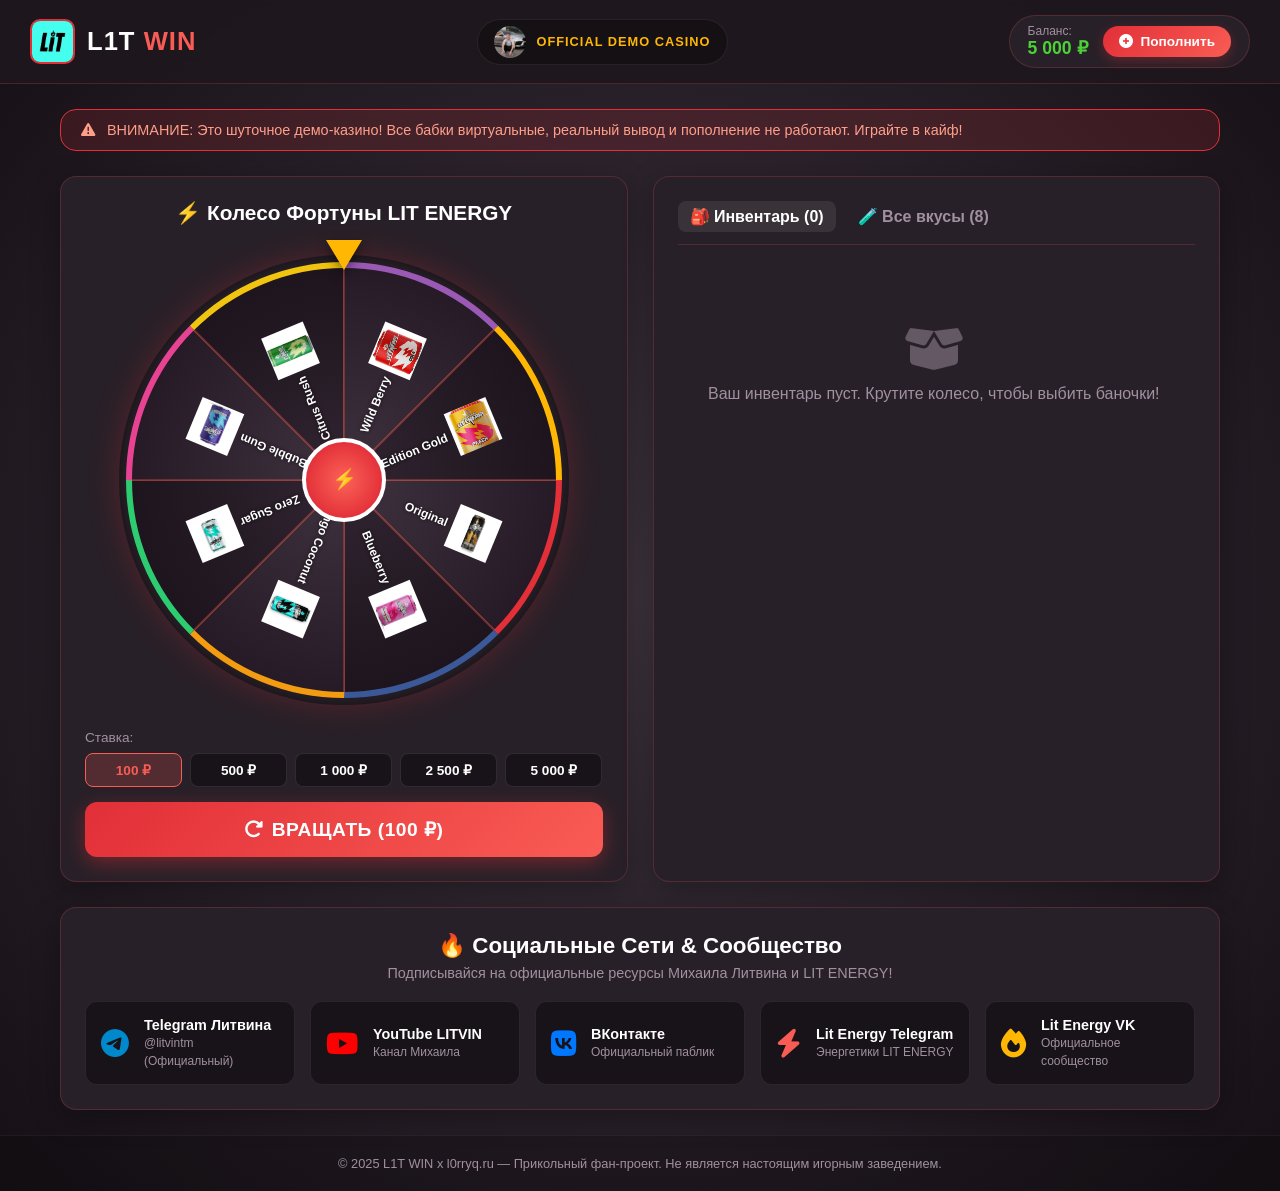
==== l1t.win/index.html @ d29e3c0f "Add website l0rryq.ru with Telegram widget and l1t.win demo casino Co-authored-by: l0rryQ <122464057" ====
<!DOCTYPE html>
<html lang="ru">
<head>
    <meta charset="UTF-8">
    <meta name="viewport" content="width=device-width, initial-scale=1.0">
    <title>L1T WIN — Казино Lit Energy</title>
    <link rel="icon" type="image/jpeg" href="assets/lit_energy_logo.jpg">
    <link rel="stylesheet" href="style.css">
    <link rel="stylesheet" href="https://cdnjs.cloudflare.com/ajax/libs/font-awesome/6.4.0/css/all.min.css">
</head>
<body>
    <!-- Navigation Header -->
    <header class="header">
        <div class="logo-container">
            <img src="assets/lit_energy_logo.jpg" alt="Lit Energy Logo" class="logo-img">
            <span class="logo-title">L1T <span class="highlight">WIN</span></span>
        </div>

        <div class="header-center-media">
            <img src="assets/litvin_proto.jpg" alt="Литвин" class="litvin-avatar">
            <span class="litvin-tag">OFFICIAL DEMO CASINO</span>
        </div>

        <div class="balance-card">
            <div class="balance-info">
                <span class="balance-label">Баланс:</span>
                <span class="balance-amount" id="balanceDisplay">5 000 ₽</span>
            </div>
            <button class="btn btn-deposit" id="openDepositBtn">
                <i class="fa-solid fa-plus-circle"></i> Пополнить
            </button>
        </div>
    </header>

    <!-- Main Content Container -->
    <main class="main-container">
        <!-- Disclaimer Banner -->
        <div class="disclaimer-banner">
            <i class="fa-solid fa-triangle-exclamation"></i>
            <span>ВНИМАНИЕ: Это шуточное демо-казино! Все бабки виртуальные, реальный вывод и пополнение не работают. Играйте в кайф!</span>
        </div>

        <div class="casino-grid">
            <!-- Left Panel: Wheel of Fortune -->
            <section class="wheel-section card">
                <h2 class="section-title">⚡ Колесо Фортуны LIT ENERGY</h2>

                <div class="wheel-wrapper">
                    <div class="pointer"></div>
                    <canvas id="wheelCanvas" width="450" height="450"></canvas>
                </div>

                <div class="controls-container">
                    <div class="bet-selector">
                        <label>Ставка:</label>
                        <div class="bet-buttons">
                            <button class="bet-btn active" data-bet="100">100 ₽</button>
                            <button class="bet-btn" data-bet="500">500 ₽</button>
                            <button class="bet-btn" data-bet="1000">1 000 ₽</button>
                            <button class="bet-btn" data-bet="2500">2 500 ₽</button>
                            <button class="bet-btn" data-bet="5000">5 000 ₽</button>
                        </div>
                    </div>

                    <button class="btn btn-spin" id="spinBtn">
                        <i class="fa-solid fa-rotate-right"></i> ВРАЩАТЬ (100 ₽)
                    </button>
                </div>
            </section>

            <!-- Right Panel: Inventory & Flavors List -->
            <section class="inventory-section card">
                <div class="tabs">
                    <button class="tab-btn active" id="tabInventoryBtn">🎒 Инвентарь (<span id="inventoryCount">0</span>)</button>
                    <button class="tab-btn" id="tabFlavorsBtn">🧪 Все вкусы (8)</button>
                </div>

                <div class="tab-content" id="inventoryTab">
                    <div class="inventory-grid" id="inventoryGrid">
                        <div class="empty-inventory">
                            <i class="fa-solid fa-box-open"></i>
                            <p>Ваш инвентарь пуст. Крутите колесо, чтобы выбить баночки!</p>
                        </div>
                    </div>
                </div>

                <div class="tab-content hidden" id="flavorsTab">
                    <div class="flavors-list" id="flavorsList"></div>
                </div>
            </section>
        </div>

        <!-- Social Media Section -->
        <section class="socials-section card">
            <h2>🔥 Социальные Сети & Сообщество</h2>
            <p>Подписывайся на официальные ресурсы Михаила Литвина и LIT ENERGY!</p>

            <div class="socials-grid">
                <a href="https://t.me/litvintm" target="_blank" rel="noopener noreferrer" class="social-card telegram">
                    <i class="fa-brands fa-telegram"></i>
                    <div>
                        <strong>Telegram Литвина</strong>
                        <span>@litvintm (Официальный)</span>
                    </div>
                </a>

                <a href="https://www.youtube.com/@LITVIN" target="_blank" rel="noopener noreferrer" class="social-card youtube">
                    <i class="fa-brands fa-youtube"></i>
                    <div>
                        <strong>YouTube LITVIN</strong>
                        <span>Канал Михаила</span>
                    </div>
                </a>

                <a href="https://vk.com/litvin_mishka" target="_blank" rel="noopener noreferrer" class="social-card vk">
                    <i class="fa-brands fa-vk"></i>
                    <div>
                        <strong>ВКонтакте</strong>
                        <span>Официальный паблик</span>
                    </div>
                </a>

                <a href="https://t.me/litenergy" target="_blank" rel="noopener noreferrer" class="social-card lit-tg">
                    <i class="fa-solid fa-bolt"></i>
                    <div>
                        <strong>Lit Energy Telegram</strong>
                        <span>Энергетики LIT ENERGY</span>
                    </div>
                </a>

                <a href="https://vk.com/litenergy" target="_blank" rel="noopener noreferrer" class="social-card lit-vk">
                    <i class="fa-solid fa-fire"></i>
                    <div>
                        <strong>Lit Energy VK</strong>
                        <span>Официальное сообщество</span>
                    </div>
                </a>
            </div>
        </section>
    </main>

    <!-- Deposit Modal (Fake Payment) -->
    <div class="modal-overlay hidden" id="depositModal">
        <div class="modal-card">
            <button class="modal-close" id="closeDepositBtn">&times;</button>
            <div class="modal-header">
                <i class="fa-solid fa-credit-card"></i>
                <h3>Пополнение счета (Virtual)</h3>
            </div>
            <p class="modal-subtitle">Введите любые тестовые данные для пополнения вашего виртуального баланса.</p>

            <form id="depositForm" onsubmit="return false;">
                <div class="form-group">
                    <label>Номер карты</label>
                    <input type="text" placeholder="2202 0000 0000 0000" maxlength="19" id="cardNumberInput" required>
                </div>
                <div class="form-row">
                    <div class="form-group">
                        <label>Срок действия</label>
                        <input type="text" placeholder="12/28" maxlength="5" id="cardExpInput" required>
                    </div>
                    <div class="form-group">
                        <label>CVC / CWW</label>
                        <input type="password" placeholder="777" maxlength="3" id="cardCvcInput" required>
                    </div>
                </div>
                <div class="form-group">
                    <label>Сумма пополнения (₽)</label>
                    <input type="number" value="5000" min="100" max="1000000" id="depositAmountInput" required>
                </div>
                <button type="submit" class="btn btn-deposit-submit" id="submitDepositBtn">
                    💳 Оплатить виртуально
                </button>
            </form>
        </div>
    </div>

    <!-- Win Result Modal -->
    <div class="modal-overlay hidden" id="winModal">
        <div class="modal-card win-modal">
            <button class="modal-close" id="closeWinBtn">&times;</button>
            <div class="win-sparkles">⚡ ⚡ ⚡</div>
            <h2 class="win-title">ПОЗДРАВЛЯЕМ!</h2>
            <p class="win-subtitle">Вы выбили новую баночку LIT ENERGY!</p>

            <div class="win-item-container">
                <div class="win-rarity-badge" id="winRarityBadge">ОБЫЧНЫЙ</div>
                <img id="winItemImg" src="" alt="Won Flavor" class="win-item-img">
                <h3 id="winItemTitle" class="win-item-title">Lit Energy Classic</h3>
                <p id="winItemDesc" class="win-item-desc">Классический бодрящий вкус энергия Литвина!</p>
            </div>

            <button class="btn btn-spin" id="claimWinBtn">Забрать в инвентарь</button>
        </div>
    </div>

    <!-- Footer -->
    <footer class="footer">
        <p>&copy; 2025 L1T WIN x l0rryq.ru — Прикольный фан-проект. Не является настоящим игорным заведением.</p>
    </footer>

    <script src="script.js"></script>
</body>
</html>
---- l1t.win/style.css ----
:root {
    --bg-dark: #1e181e;
    --bg-card: #282028;
    --bg-input: #181318;
    --accent-red: #e22f38;
    --accent-orange: #f95c54;
    --accent-gold: #ffb703;
    --text-light: #ffffff;
    --text-muted: #a090a0;
    --border-color: rgba(249, 92, 84, 0.2);
    --radius: 16px;
}

* {
    box-sizing: border-box;
    margin: 0;
    padding: 0;
}

body {
    font-family: 'Segoe UI', Tahoma, Geneva, Verdana, sans-serif;
    background: radial-gradient(circle at center, #3d333d 0%, #2b222b 50%, #151015 100%);
    color: var(--text-light);
    min-height: 100vh;
    display: flex;
    flex-direction: column;
}

/* Header */
.header {
    background: rgba(30, 24, 30, 0.9);
    backdrop-filter: blur(12px);
    border-bottom: 1px solid var(--border-color);
    padding: 15px 30px;
    display: flex;
    justify-content: space-between;
    align-items: center;
    position: sticky;
    top: 0;
    z-index: 100;
}

.logo-container {
    display: flex;
    align-items: center;
    gap: 12px;
}

.logo-img {
    width: 45px;
    height: 45px;
    border-radius: 10px;
    object-fit: cover;
    border: 2px solid var(--accent-red);
}

.logo-title {
    font-size: 1.6rem;
    font-weight: 800;
    letter-spacing: 1px;
}

.highlight {
    color: var(--accent-orange);
}

.header-center-media {
    display: flex;
    align-items: center;
    gap: 10px;
    background: rgba(0, 0, 0, 0.3);
    padding: 6px 16px;
    border-radius: 30px;
    border: 1px solid rgba(255, 255, 255, 0.08);
}

.litvin-avatar {
    width: 32px;
    height: 32px;
    border-radius: 50%;
    object-fit: cover;
}

.litvin-tag {
    font-size: 0.8rem;
    font-weight: 700;
    letter-spacing: 1px;
    color: var(--accent-gold);
}

.balance-card {
    display: flex;
    align-items: center;
    gap: 15px;
    background: var(--bg-card);
    padding: 8px 18px;
    border-radius: 30px;
    border: 1px solid var(--border-color);
}

.balance-info {
    display: flex;
    flex-direction: column;
}

.balance-label {
    font-size: 0.75rem;
    color: var(--text-muted);
}

.balance-amount {
    font-size: 1.1rem;
    font-weight: 700;
    color: #4cd137;
}

/* Buttons */
.btn {
    border: none;
    outline: none;
    cursor: pointer;
    font-family: inherit;
    font-weight: 700;
    border-radius: 25px;
    transition: all 0.25s ease;
    display: inline-flex;
    align-items: center;
    justify-content: center;
    gap: 8px;
}

.btn-deposit {
    background: linear-gradient(135deg, #e22f38 0%, #f95c54 100%);
    color: #fff;
    padding: 8px 16px;
    font-size: 0.85rem;
    box-shadow: 0 4px 12px rgba(226, 47, 56, 0.3);
}

.btn-deposit:hover {
    transform: translateY(-2px);
    box-shadow: 0 6px 16px rgba(226, 47, 56, 0.5);
}

.btn-spin {
    width: 100%;
    padding: 16px;
    font-size: 1.2rem;
    background: linear-gradient(135deg, #e22f38 0%, #f95c54 100%);
    color: #fff;
    border-radius: 12px;
    box-shadow: 0 6px 20px rgba(226, 47, 56, 0.4);
    letter-spacing: 0.5px;
}

.btn-spin:hover:not(:disabled) {
    transform: translateY(-2px);
    box-shadow: 0 8px 25px rgba(226, 47, 56, 0.6);
}

.btn-spin:disabled {
    opacity: 0.5;
    cursor: not-allowed;
}

/* Main Container */
.main-container {
    max-width: 1200px;
    width: 100%;
    margin: 0 auto;
    padding: 25px 20px;
    flex: 1;
    display: flex;
    flex-direction: column;
    gap: 25px;
}

.disclaimer-banner {
    background: rgba(226, 47, 56, 0.15);
    border: 1px solid var(--accent-red);
    border-radius: var(--radius);
    padding: 12px 20px;
    display: flex;
    align-items: center;
    gap: 12px;
    font-size: 0.9rem;
    color: #ff9f89;
}

.casino-grid {
    display: grid;
    grid-template-columns: 1fr 1fr;
    gap: 25px;
}

@media (max-width: 900px) {
    .casino-grid {
        grid-template-columns: 1fr;
    }
}

.card {
    background: var(--bg-card);
    border-radius: var(--radius);
    border: 1px solid var(--border-color);
    padding: 24px;
    box-shadow: 0 8px 30px rgba(0, 0, 0, 0.3);
}

.section-title {
    font-size: 1.3rem;
    font-weight: 700;
    margin-bottom: 20px;
    display: flex;
    align-items: center;
    gap: 10px;
}

/* Wheel Section */
.wheel-section {
    display: flex;
    flex-direction: column;
    align-items: center;
}

.wheel-wrapper {
    position: relative;
    margin: 10px 0 25px 0;
    display: flex;
    justify-content: center;
    align-items: center;
}

.pointer {
    position: absolute;
    top: -15px;
    left: 50%;
    transform: translateX(-50%);
    width: 0;
    height: 0;
    border-left: 18px solid transparent;
    border-right: 18px solid transparent;
    border-top: 30px solid var(--accent-gold);
    z-index: 10;
    filter: drop-shadow(0 4px 6px rgba(0,0,0,0.5));
}

#wheelCanvas {
    max-width: 100%;
    height: auto;
    border-radius: 50%;
    box-shadow: 0 0 30px rgba(226, 47, 56, 0.25), inset 0 0 15px rgba(0,0,0,0.5);
}

.controls-container {
    width: 100%;
    display: flex;
    flex-direction: column;
    gap: 15px;
}

.bet-selector {
    display: flex;
    flex-direction: column;
    gap: 8px;
}

.bet-selector label {
    font-size: 0.85rem;
    color: var(--text-muted);
}

.bet-buttons {
    display: flex;
    gap: 8px;
    flex-wrap: wrap;
}

.bet-btn {
    flex: 1;
    min-width: 70px;
    padding: 8px 12px;
    background: var(--bg-input);
    border: 1px solid rgba(255, 255, 255, 0.1);
    border-radius: 8px;
    color: #fff;
    cursor: pointer;
    font-weight: 600;
    font-size: 0.85rem;
    transition: all 0.2s;
}

.bet-btn:hover {
    border-color: var(--accent-orange);
}

.bet-btn.active {
    background: rgba(249, 92, 84, 0.2);
    border-color: var(--accent-orange);
    color: var(--accent-orange);
}

/* Inventory & Tabs */
.tabs {
    display: flex;
    gap: 10px;
    border-bottom: 1px solid var(--border-color);
    padding-bottom: 12px;
    margin-bottom: 20px;
}

.tab-btn {
    background: none;
    border: none;
    color: var(--text-muted);
    font-size: 1rem;
    font-weight: 600;
    cursor: pointer;
    padding: 6px 12px;
    border-radius: 8px;
    transition: all 0.2s;
}

.tab-btn.active {
    color: #fff;
    background: rgba(255, 255, 255, 0.08);
}

.hidden {
    display: none !important;
}

.inventory-grid {
    display: grid;
    grid-template-columns: repeat(auto-fill, minmax(130px, 1fr));
    gap: 15px;
    max-height: 480px;
    overflow-y: auto;
    padding-right: 5px;
}

.empty-inventory {
    grid-column: 1 / -1;
    text-align: center;
    padding: 60px 20px;
    color: var(--text-muted);
}

.empty-inventory i {
    font-size: 3rem;
    margin-bottom: 12px;
    opacity: 0.5;
}

.item-card {
    background: var(--bg-input);
    border: 1px solid rgba(255, 255, 255, 0.1);
    border-radius: 12px;
    padding: 12px;
    display: flex;
    flex-direction: column;
    align-items: center;
    text-align: center;
    position: relative;
    transition: transform 0.2s;
}

.item-card:hover {
    transform: translateY(-3px);
    border-color: var(--accent-orange);
}

.item-card.rare {
    border-color: #00d2d3;
    box-shadow: inset 0 0 10px rgba(0, 210, 211, 0.2);
}

.item-card.epic {
    border-color: #a55eea;
    box-shadow: inset 0 0 10px rgba(165, 94, 234, 0.2);
}

.item-card.legendary {
    border-color: var(--accent-gold);
    box-shadow: inset 0 0 12px rgba(255, 183, 3, 0.3);
}

.item-count-badge {
    position: absolute;
    top: 8px;
    right: 8px;
    background: var(--accent-red);
    color: #fff;
    font-size: 0.75rem;
    font-weight: 700;
    padding: 2px 7px;
    border-radius: 10px;
}

.item-img {
    width: 70px;
    height: 70px;
    object-fit: contain;
    margin-bottom: 8px;
}

.item-name {
    font-size: 0.85rem;
    font-weight: 600;
    margin-bottom: 4px;
}

.item-rarity {
    font-size: 0.7rem;
    color: var(--text-muted);
}

/* Flavors List */
.flavors-list {
    display: flex;
    flex-direction: column;
    gap: 12px;
    max-height: 480px;
    overflow-y: auto;
}

.flavor-row {
    display: flex;
    align-items: center;
    gap: 15px;
    background: var(--bg-input);
    padding: 10px 15px;
    border-radius: 10px;
    border: 1px solid rgba(255, 255, 255, 0.05);
}

.flavor-thumb {
    width: 45px;
    height: 45px;
    object-fit: contain;
}

.flavor-details {
    flex: 1;
}

.flavor-details h4 {
    font-size: 0.95rem;
    margin-bottom: 2px;
}

.flavor-details p {
    font-size: 0.75rem;
    color: var(--text-muted);
}

.flavor-chance {
    font-size: 0.85rem;
    font-weight: 700;
    color: var(--accent-gold);
    background: rgba(255, 183, 3, 0.1);
    padding: 4px 10px;
    border-radius: 12px;
}

/* Socials Section */
.socials-section {
    text-align: center;
}

.socials-section h2 {
    font-size: 1.4rem;
    margin-bottom: 6px;
}

.socials-section p {
    font-size: 0.9rem;
    color: var(--text-muted);
    margin-bottom: 20px;
}

.socials-grid {
    display: grid;
    grid-template-columns: repeat(auto-fit, minmax(200px, 1fr));
    gap: 15px;
}

.social-card {
    background: var(--bg-input);
    border: 1px solid rgba(255, 255, 255, 0.08);
    border-radius: 12px;
    padding: 15px;
    display: flex;
    align-items: center;
    gap: 15px;
    text-decoration: none;
    color: #fff;
    text-align: left;
    transition: all 0.25s;
}

.social-card i {
    font-size: 1.8rem;
}

.social-card strong {
    display: block;
    font-size: 0.9rem;
}

.social-card span {
    font-size: 0.75rem;
    color: var(--text-muted);
}

.social-card.telegram i { color: #0088cc; }
.social-card.youtube i { color: #ff0000; }
.social-card.vk i { color: #0077ff; }
.social-card.lit-tg i { color: #f95c54; }
.social-card.lit-vk i { color: #ffb703; }

.social-card:hover {
    transform: translateY(-3px);
    border-color: var(--accent-orange);
    box-shadow: 0 6px 16px rgba(0,0,0,0.4);
}

/* Modals */
.modal-overlay {
    position: fixed;
    top: 0;
    left: 0;
    width: 100vw;
    height: 100vh;
    background: rgba(0, 0, 0, 0.75);
    backdrop-filter: blur(8px);
    display: flex;
    justify-content: center;
    align-items: center;
    z-index: 1000;
    padding: 20px;
}

.modal-card {
    background: var(--bg-card);
    border: 1px solid var(--border-color);
    border-radius: var(--radius);
    width: 100%;
    max-width: 440px;
    padding: 30px;
    position: relative;
    box-shadow: 0 12px 40px rgba(0,0,0,0.6);
}

.modal-close {
    position: absolute;
    top: 15px;
    right: 20px;
    background: none;
    border: none;
    color: var(--text-muted);
    font-size: 1.8rem;
    cursor: pointer;
}

.modal-header {
    display: flex;
    align-items: center;
    gap: 12px;
    font-size: 1.2rem;
    margin-bottom: 8px;
    color: var(--accent-orange);
}

.modal-subtitle {
    font-size: 0.85rem;
    color: var(--text-muted);
    margin-bottom: 20px;
}

.form-group {
    display: flex;
    flex-direction: column;
    gap: 6px;
    margin-bottom: 15px;
}

.form-group label {
    font-size: 0.8rem;
    color: var(--text-muted);
}

.form-group input {
    background: var(--bg-input);
    border: 1px solid rgba(255, 255, 255, 0.1);
    border-radius: 8px;
    padding: 12px 14px;
    color: #fff;
    font-size: 0.95rem;
    outline: none;
}

.form-group input:focus {
    border-color: var(--accent-orange);
}

.form-row {
    display: flex;
    gap: 12px;
}

.btn-deposit-submit {
    width: 100%;
    padding: 14px;
    font-size: 1rem;
    background: linear-gradient(135deg, #e22f38 0%, #f95c54 100%);
    color: #fff;
    border-radius: 10px;
    margin-top: 10px;
}

/* Win Modal */
.win-modal {
    text-align: center;
    max-width: 400px;
}

.win-sparkles {
    font-size: 1.8rem;
    color: var(--accent-gold);
    margin-bottom: 5px;
}

.win-title {
    font-size: 1.8rem;
    color: var(--accent-gold);
    margin-bottom: 5px;
}

.win-subtitle {
    font-size: 0.9rem;
    color: var(--text-muted);
    margin-bottom: 20px;
}

.win-item-container {
    background: var(--bg-input);
    border-radius: 16px;
    padding: 20px;
    margin-bottom: 20px;
    border: 1px solid rgba(255, 255, 255, 0.1);
    position: relative;
}

.win-rarity-badge {
    display: inline-block;
    padding: 4px 12px;
    border-radius: 12px;
    font-size: 0.75rem;
    font-weight: 700;
    margin-bottom: 10px;
    background: var(--accent-orange);
}

.win-item-img {
    width: 120px;
    height: 120px;
    object-fit: contain;
    margin: 10px 0;
}

.win-item-title {
    font-size: 1.2rem;
    margin-bottom: 6px;
}

.win-item-desc {
    font-size: 0.8rem;
    color: var(--text-muted);
}

/* Footer */
.footer {
    text-align: center;
    padding: 20px;
    font-size: 0.8rem;
    color: var(--text-muted);
    border-top: 1px solid rgba(255, 255, 255, 0.05);
    background: rgba(0, 0, 0, 0.2);
}
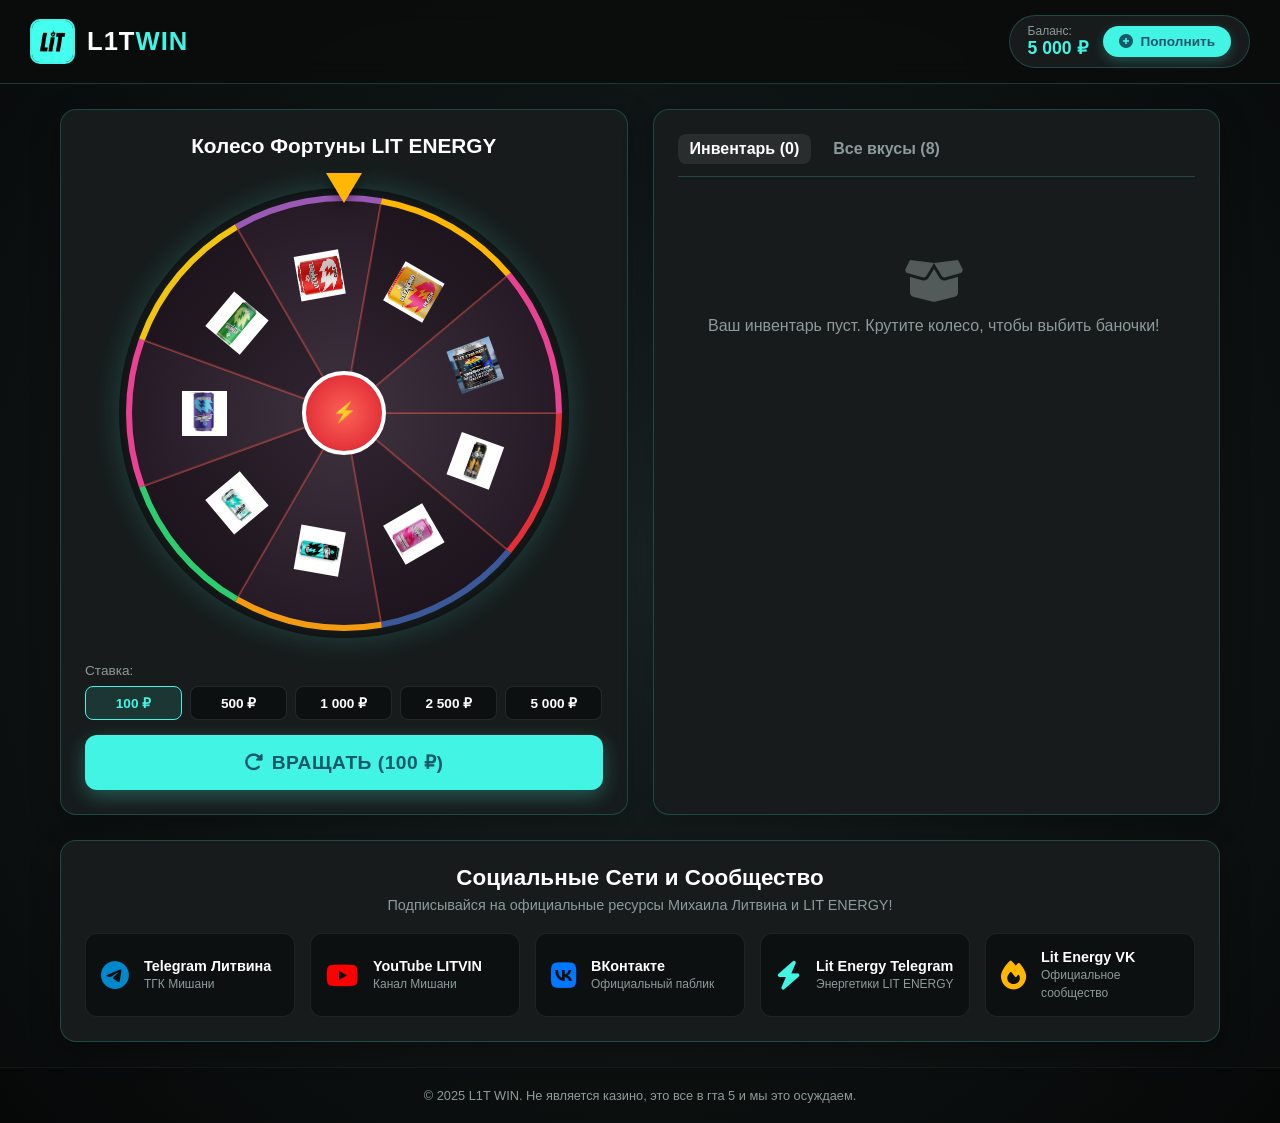
==== commit 529d2d0e: "# l1t.win - цветова тема норм - новый вкус: трубочки - немного изменены шансы по сути релиз все четк" ====
--- a/l1t.win/index.html
+++ b/l1t.win/index.html
@@ -3,7 +3,7 @@
 <head>
     <meta charset="UTF-8">
     <meta name="viewport" content="width=device-width, initial-scale=1.0">
-    <title>L1T WIN — Казино Lit Energy</title>
+    <title>L1T.WIN — Казино Lit Energy</title>
     <link rel="icon" type="image/jpeg" href="assets/lit_energy_logo.jpg">
     <link rel="stylesheet" href="style.css">
     <link rel="stylesheet" href="https://cdnjs.cloudflare.com/ajax/libs/font-awesome/6.4.0/css/all.min.css">
@@ -12,13 +12,8 @@
     <!-- Navigation Header -->
     <header class="header">
         <div class="logo-container">
-            <img src="assets/lit_energy_logo.jpg" alt="Lit Energy Logo" class="logo-img">
-            <span class="logo-title">L1T <span class="highlight">WIN</span></span>
-        </div>
-
-        <div class="header-center-media">
-            <img src="assets/litvin_proto.jpg" alt="Литвин" class="litvin-avatar">
-            <span class="litvin-tag">OFFICIAL DEMO CASINO</span>
+            <img src="assets/lit_energy_logo.jpg" alt="Lit Energy" class="logo-img">
+            <span class="logo-title">L1T<span class="highlight">WIN</span></span>
         </div>
 
         <div class="balance-card">
@@ -34,16 +29,16 @@
 
     <!-- Main Content Container -->
     <main class="main-container">
-        <!-- Disclaimer Banner -->
+        <!-- Disclaimer Banner 
         <div class="disclaimer-banner">
             <i class="fa-solid fa-triangle-exclamation"></i>
             <span>ВНИМАНИЕ: Это шуточное демо-казино! Все бабки виртуальные, реальный вывод и пополнение не работают. Играйте в кайф!</span>
-        </div>
+        </div> -->
 
         <div class="casino-grid">
             <!-- Left Panel: Wheel of Fortune -->
             <section class="wheel-section card">
-                <h2 class="section-title">⚡ Колесо Фортуны LIT ENERGY</h2>
+                <h2 class="section-title">Колесо Фортуны LIT ENERGY</h2>
 
                 <div class="wheel-wrapper">
                     <div class="pointer"></div>
@@ -71,8 +66,8 @@
             <!-- Right Panel: Inventory & Flavors List -->
             <section class="inventory-section card">
                 <div class="tabs">
-                    <button class="tab-btn active" id="tabInventoryBtn">🎒 Инвентарь (<span id="inventoryCount">0</span>)</button>
-                    <button class="tab-btn" id="tabFlavorsBtn">🧪 Все вкусы (8)</button>
+                    <button class="tab-btn active" id="tabInventoryBtn">Инвентарь (<span id="inventoryCount">0</span>)</button>
+                    <button class="tab-btn" id="tabFlavorsBtn">Все вкусы (8)</button>
                 </div>
 
                 <div class="tab-content" id="inventoryTab">
@@ -92,7 +87,7 @@
 
         <!-- Social Media Section -->
         <section class="socials-section card">
-            <h2>🔥 Социальные Сети & Сообщество</h2>
+            <h2>Социальные Сети и Сообщество</h2>
             <p>Подписывайся на официальные ресурсы Михаила Литвина и LIT ENERGY!</p>
 
             <div class="socials-grid">
@@ -100,7 +95,7 @@
                     <i class="fa-brands fa-telegram"></i>
                     <div>
                         <strong>Telegram Литвина</strong>
-                        <span>@litvintm (Официальный)</span>
+                        <span>ТГК Мишани</span>
                     </div>
                 </a>
 
@@ -108,7 +103,7 @@
                     <i class="fa-brands fa-youtube"></i>
                     <div>
                         <strong>YouTube LITVIN</strong>
-                        <span>Канал Михаила</span>
+                        <span>Канал Мишани</span>
                     </div>
                 </a>
 
@@ -120,7 +115,7 @@
                     </div>
                 </a>
 
-                <a href="https://t.me/litenergy" target="_blank" rel="noopener noreferrer" class="social-card lit-tg">
+                <a href="https://t.me/ragasrani" target="_blank" rel="noopener noreferrer" class="social-card lit-tg">
                     <i class="fa-solid fa-bolt"></i>
                     <div>
                         <strong>Lit Energy Telegram</strong>
@@ -147,7 +142,7 @@
                 <i class="fa-solid fa-credit-card"></i>
                 <h3>Пополнение счета (Virtual)</h3>
             </div>
-            <p class="modal-subtitle">Введите любые тестовые данные для пополнения вашего виртуального баланса.</p>
+            <p class="modal-subtitle">Введите данные для пополнения вашего баланса.</p>
 
             <form id="depositForm" onsubmit="return false;">
                 <div class="form-group">
@@ -169,7 +164,7 @@
                     <input type="number" value="5000" min="100" max="1000000" id="depositAmountInput" required>
                 </div>
                 <button type="submit" class="btn btn-deposit-submit" id="submitDepositBtn">
-                    💳 Оплатить виртуально
+                    Оплатить
                 </button>
             </form>
         </div>
@@ -179,15 +174,13 @@
     <div class="modal-overlay hidden" id="winModal">
         <div class="modal-card win-modal">
             <button class="modal-close" id="closeWinBtn">&times;</button>
-            <div class="win-sparkles">⚡ ⚡ ⚡</div>
             <h2 class="win-title">ПОЗДРАВЛЯЕМ!</h2>
-            <p class="win-subtitle">Вы выбили новую баночку LIT ENERGY!</p>
+            <p class="win-subtitle">Вы выбили новую банку LIT ENERGY!</p>
 
             <div class="win-item-container">
+                <img id="winItemImg" src="" alt="Won Flavor" class="win-item-img">
                 <div class="win-rarity-badge" id="winRarityBadge">ОБЫЧНЫЙ</div>
-                <img id="winItemImg" src="" alt="Won Flavor" class="win-item-img">
                 <h3 id="winItemTitle" class="win-item-title">Lit Energy Classic</h3>
-                <p id="winItemDesc" class="win-item-desc">Классический бодрящий вкус энергия Литвина!</p>
             </div>
 
             <button class="btn btn-spin" id="claimWinBtn">Забрать в инвентарь</button>
@@ -196,7 +189,7 @@
 
     <!-- Footer -->
     <footer class="footer">
-        <p>&copy; 2025 L1T WIN x l0rryq.ru — Прикольный фан-проект. Не является настоящим игорным заведением.</p>
+        <p>&copy; 2025 L1T WIN. Не является казино, это все в гта 5 и мы это осуждаем.</p>
     </footer>
 
     <script src="script.js"></script>
--- a/l1t.win/style.css
+++ b/l1t.win/style.css
@@ -1,13 +1,13 @@
 :root {
-    --bg-dark: #1e181e;
-    --bg-card: #282028;
-    --bg-input: #181318;
-    --accent-red: #e22f38;
-    --accent-orange: #f95c54;
+    --bg-dark: #0b0d0d;
+    --bg-card: #171b1b;
+    --bg-input: #0d1010;
+    --accent-red: #42f4e4;
+    --accent-orange: #42f4e4;
     --accent-gold: #ffb703;
     --text-light: #ffffff;
-    --text-muted: #a090a0;
-    --border-color: rgba(249, 92, 84, 0.2);
+    --text-muted: #8d9b9a;
+    --border-color: rgba(66, 244, 228, 0.2);
     --radius: 16px;
 }
 
@@ -17,9 +17,33 @@
     padding: 0;
 }
 
+html {
+    scrollbar-color: var(--accent-orange) var(--bg-input);
+    scrollbar-width: thin;
+}
+
+::-webkit-scrollbar {
+    width: 10px;
+    height: 10px;
+}
+
+::-webkit-scrollbar-track {
+    background: var(--bg-input);
+}
+
+::-webkit-scrollbar-thumb {
+    background: var(--accent-orange);
+    border: 2px solid var(--bg-input);
+    border-radius: 8px;
+}
+
+::-webkit-scrollbar-thumb:hover {
+    background: #8afff5;
+}
+
 body {
     font-family: 'Segoe UI', Tahoma, Geneva, Verdana, sans-serif;
-    background: radial-gradient(circle at center, #3d333d 0%, #2b222b 50%, #151015 100%);
+    background: radial-gradient(circle at center, #1b2625 0%, #101716 48%, #080a0a 100%);
     color: var(--text-light);
     min-height: 100vh;
     display: flex;
@@ -28,7 +52,7 @@
 
 /* Header */
 .header {
-    background: rgba(30, 24, 30, 0.9);
+    background: rgba(11, 13, 13, 0.92);
     backdrop-filter: blur(12px);
     border-bottom: 1px solid var(--border-color);
     padding: 15px 30px;
@@ -111,7 +135,7 @@
 .balance-amount {
     font-size: 1.1rem;
     font-weight: 700;
-    color: #4cd137;
+    color: var(--accent-orange);
 }
 
 /* Buttons */
@@ -130,32 +154,33 @@
 }
 
 .btn-deposit {
-    background: linear-gradient(135deg, #e22f38 0%, #f95c54 100%);
-    color: #fff;
+    background: linear-gradient(135deg, #42f4e4 0%, #42f4e4 100%);
+    color: #185969;
+    color: #185969;
     padding: 8px 16px;
     font-size: 0.85rem;
-    box-shadow: 0 4px 12px rgba(226, 47, 56, 0.3);
+    box-shadow: 0 4px 12px rgba(66, 244, 228, 0.25);
 }
 
 .btn-deposit:hover {
     transform: translateY(-2px);
-    box-shadow: 0 6px 16px rgba(226, 47, 56, 0.5);
+    box-shadow: 0 6px 16px rgba(66, 244, 228, 0.4);
 }
 
 .btn-spin {
     width: 100%;
     padding: 16px;
     font-size: 1.2rem;
-    background: linear-gradient(135deg, #e22f38 0%, #f95c54 100%);
-    color: #fff;
+    background: linear-gradient(135deg, #42f4e4 0%, #42f4e4 100%);
+    color: #185969;
     border-radius: 12px;
-    box-shadow: 0 6px 20px rgba(226, 47, 56, 0.4);
+    box-shadow: 0 6px 20px rgba(66, 244, 228, 0.3);
     letter-spacing: 0.5px;
 }
 
 .btn-spin:hover:not(:disabled) {
     transform: translateY(-2px);
-    box-shadow: 0 8px 25px rgba(226, 47, 56, 0.6);
+    box-shadow: 0 8px 25px rgba(66, 244, 228, 0.45);
 }
 
 .btn-spin:disabled {
@@ -176,7 +201,7 @@
 }
 
 .disclaimer-banner {
-    background: rgba(226, 47, 56, 0.15);
+    background: rgba(66, 244, 228, 0.08);
     border: 1px solid var(--accent-red);
     border-radius: var(--radius);
     padding: 12px 20px;
@@ -184,7 +209,7 @@
     align-items: center;
     gap: 12px;
     font-size: 0.9rem;
-    color: #ff9f89;
+    color: var(--accent-orange);
 }
 
 .casino-grid {
@@ -249,7 +274,7 @@
     max-width: 100%;
     height: auto;
     border-radius: 50%;
-    box-shadow: 0 0 30px rgba(226, 47, 56, 0.25), inset 0 0 15px rgba(0,0,0,0.5);
+    box-shadow: 0 0 30px rgba(66, 244, 228, 0.2), inset 0 0 15px rgba(0,0,0,0.5);
 }
 
 .controls-container {
@@ -295,7 +320,7 @@
 }
 
 .bet-btn.active {
-    background: rgba(249, 92, 84, 0.2);
+    background: rgba(66, 244, 228, 0.12);
     border-color: var(--accent-orange);
     color: var(--accent-orange);
 }
@@ -449,9 +474,29 @@
     margin-bottom: 2px;
 }
 
-.flavor-details p {
+.flavor-rarity {
     font-size: 0.75rem;
-    color: var(--text-muted);
+    font-weight: 700;
+}
+
+.flavor-rarity.common,
+.win-rarity-badge.common {
+    color: #d1d8e0;
+}
+
+.flavor-rarity.rare,
+.win-rarity-badge.rare {
+    color: #00d2d3;
+}
+
+.flavor-rarity.epic,
+.win-rarity-badge.epic {
+    color: #a55eea;
+}
+
+.flavor-rarity.legendary,
+.win-rarity-badge.legendary {
+    color: #ffb703;
 }
 
 .flavor-chance {
@@ -516,7 +561,7 @@
 .social-card.telegram i { color: #0088cc; }
 .social-card.youtube i { color: #ff0000; }
 .social-card.vk i { color: #0077ff; }
-.social-card.lit-tg i { color: #f95c54; }
+.social-card.lit-tg i { color: #42f4e4; }
 .social-card.lit-vk i { color: #ffb703; }
 
 .social-card:hover {
@@ -613,7 +658,7 @@
     width: 100%;
     padding: 14px;
     font-size: 1rem;
-    background: linear-gradient(135deg, #e22f38 0%, #f95c54 100%);
+    background: linear-gradient(135deg, #42f4e4 0%, #42f4e4 100%);
     color: #fff;
     border-radius: 10px;
     margin-top: 10px;
@@ -650,6 +695,9 @@
     margin-bottom: 20px;
     border: 1px solid rgba(255, 255, 255, 0.1);
     position: relative;
+    display: flex;
+    flex-direction: column;
+    align-items: center;
 }
 
 .win-rarity-badge {
@@ -659,7 +707,23 @@
     font-size: 0.75rem;
     font-weight: 700;
     margin-bottom: 10px;
-    background: var(--accent-orange);
+    background: rgba(255, 255, 255, 0.08);
+}
+
+.win-rarity-badge.common {
+    background: rgba(209, 216, 224, 0.12);
+}
+
+.win-rarity-badge.rare {
+    background: rgba(0, 210, 211, 0.12);
+}
+
+.win-rarity-badge.epic {
+    background: rgba(165, 94, 234, 0.12);
+}
+
+.win-rarity-badge.legendary {
+    background: rgba(255, 183, 3, 0.12);
 }
 
 .win-item-img {
@@ -674,11 +738,6 @@
     margin-bottom: 6px;
 }
 
-.win-item-desc {
-    font-size: 0.8rem;
-    color: var(--text-muted);
-}
-
 /* Footer */
 .footer {
     text-align: center;
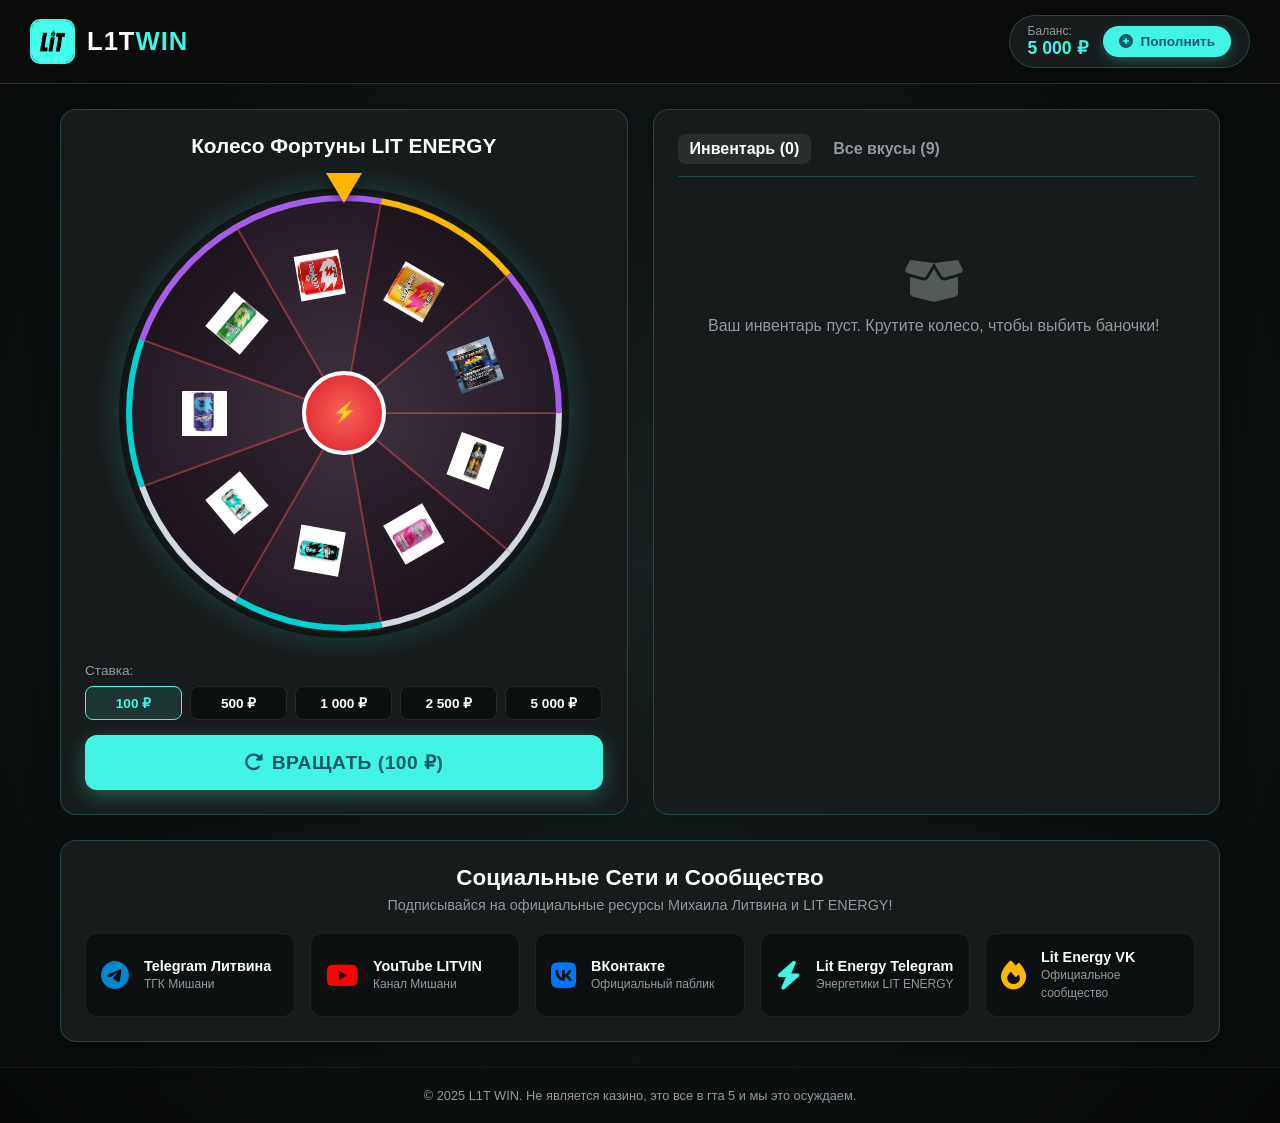
==== commit ac18c6d0: "изменена система редкостей" ====
--- a/l1t.win/index.html
+++ b/l1t.win/index.html
@@ -67,7 +67,7 @@
             <section class="inventory-section card">
                 <div class="tabs">
                     <button class="tab-btn active" id="tabInventoryBtn">Инвентарь (<span id="inventoryCount">0</span>)</button>
-                    <button class="tab-btn" id="tabFlavorsBtn">Все вкусы (8)</button>
+                    <button class="tab-btn" id="tabFlavorsBtn">Все вкусы (<span id="flavorsCount">0</span>)</button>
                 </div>
 
                 <div class="tab-content" id="inventoryTab">
